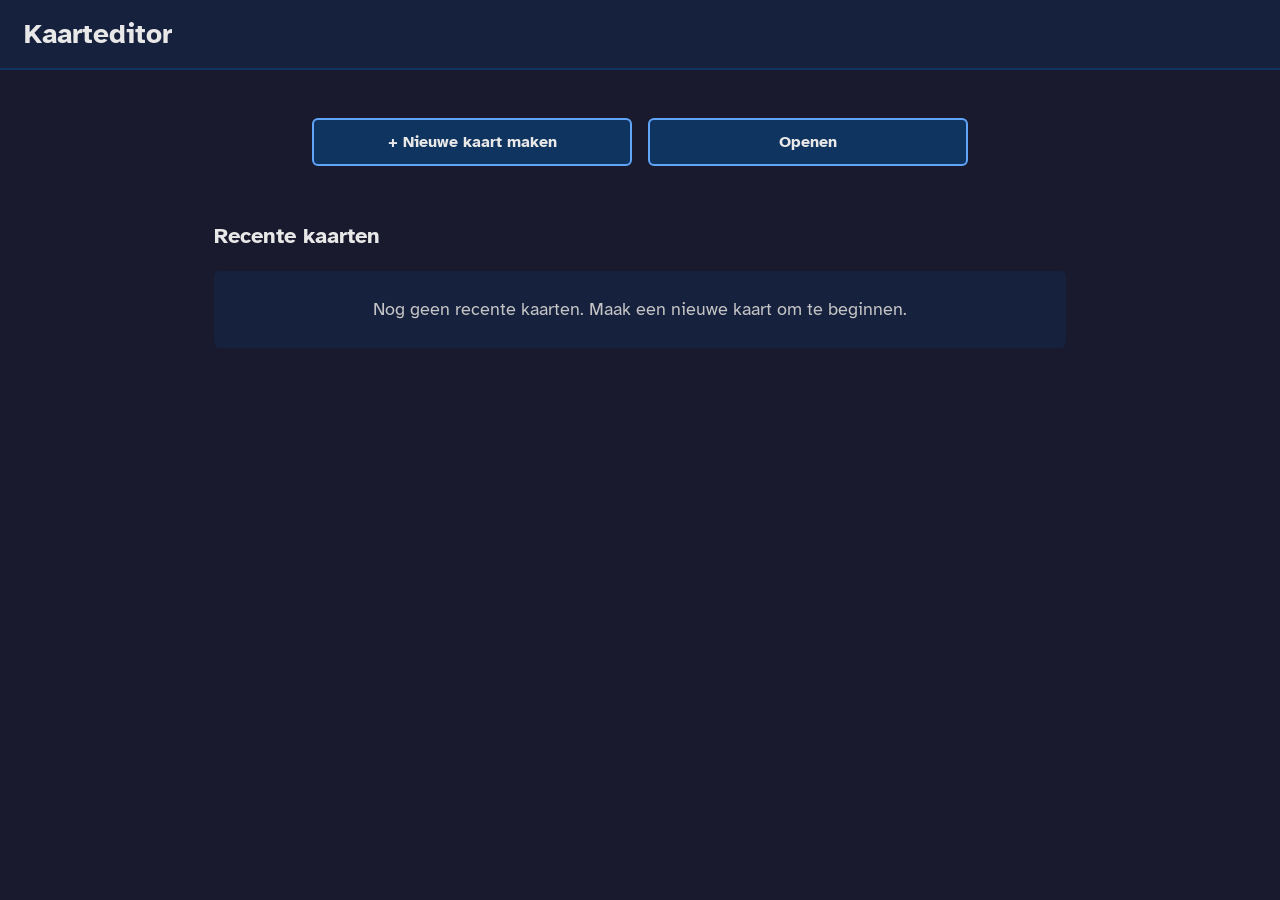
==== index.html @ 7a87e08f "Sprint 1 voltooid — werkend editor-skelet met volledige accessibility-basis Implementeert het volled" ====
<!DOCTYPE html>
<html lang="nl">
<head>
  <meta charset="UTF-8">
  <!-- Geen user-scalable=no — pinch-to-zoom toegestaan (A-28) -->
  <meta name="viewport" content="width=device-width, initial-scale=1.0">
  <title>Kaarteditor</title>
  <link rel="stylesheet" href="css/base.css">
  <style>
    /* Start-scherm specifieke stijlen */
    .start-layout {
      min-height: 100vh;
      display: flex;
      flex-direction: column;
    }

    .start-header {
      background-color: var(--color-bg-secondary);
      border-bottom: var(--border-width) solid var(--color-bg-surface);
      padding: 16px 24px;
      display: flex;
      align-items: center;
      justify-content: space-between;
    }

    .start-header h1 {
      font-size: var(--font-size-h1);
      color: var(--color-text-primary);
    }

    .start-main {
      flex: 1;
      display: flex;
      flex-direction: column;
      align-items: center;
      padding: 48px 24px;
      max-width: 900px;
      margin: 0 auto;
      width: 100%;
    }

    .start-actions {
      display: flex;
      gap: 16px;
      flex-wrap: wrap;
      justify-content: center;
      margin-bottom: 56px;
      width: 100%;
    }

    .start-actions a.btn-primary,
    .start-actions button {
      flex: 1;
      min-width: 240px;
      max-width: 320px;
    }

    .recent-section {
      width: 100%;
    }

    .recent-section h2 {
      margin-bottom: 20px;
      color: var(--color-text-primary);
    }

    .recent-empty {
      color: var(--color-text-secondary);
      font-size: var(--font-size-body);
      padding: 24px;
      background-color: var(--color-bg-secondary);
      border-radius: var(--radius);
      text-align: center;
    }

    /* Recente kaarten grid (Sprint 3 — placeholder stijlen alvast klaar) */
    .recent-grid {
      display: grid;
      grid-template-columns: repeat(auto-fill, minmax(160px, 1fr));
      gap: 16px;
    }

    .recent-card {
      display: flex;
      flex-direction: column;
      align-items: center;
      gap: 10px;
      padding: 16px;
      background-color: var(--color-bg-secondary);
      border: var(--border-width) solid var(--color-bg-surface);
      border-radius: var(--radius);
      cursor: pointer;
      min-height: var(--target-min);
      text-decoration: none;
      color: var(--color-text-primary);
      font-size: var(--font-size-label);
      transition: border-color var(--transition-speed) ease;
    }

    .recent-card:hover {
      border-color: var(--color-accent);
    }

    .recent-card-thumb {
      width: 100%;
      aspect-ratio: 148 / 210; /* A5 verhouding */
      background-color: var(--color-canvas-bg);
      border-radius: var(--radius-sm);
    }

    .recent-card-name {
      font-size: var(--font-size-label);
      text-align: center;
      color: var(--color-text-primary);
    }
  </style>
</head>
<body>

  <!-- Skip-link: eerste DOM-element (A-06) -->
  <a href="#main-content" class="skip-link">Ga naar hoofdinhoud</a>

  <!-- Statusmeldingen voor screenreaders (A-09) -->
  <div id="status-announcer" class="sr-only" aria-live="polite" aria-atomic="true"></div>

  <div class="start-layout">

    <header class="start-header" role="banner">
      <h1>Kaarteditor</h1>
      <!-- Dark/light mode schakelaar: Sprint 4 -->
    </header>

    <main class="start-main" id="main-content">

      <!-- Primaire acties -->
      <section class="start-actions" aria-label="Kaart starten of openen">
        <a href="editor.html" class="btn btn-primary" role="button">
          + Nieuwe kaart maken
        </a>
        <button type="button" id="btn-open" class="btn" aria-label="Bestaande kaart openen">
          Openen
        </button>
      </section>

      <!-- Recente kaarten (Sprint 3 implementatie) -->
      <section class="recent-section" aria-label="Recente kaarten">
        <h2>Recente kaarten</h2>
        <div id="recent-cards-container">
          <p class="recent-empty" id="recent-empty">
            Nog geen recente kaarten. Maak een nieuwe kaart om te beginnen.
          </p>
          <div class="recent-grid" id="recent-grid" hidden aria-label="Recente kaarten lijst">
            <!-- Gevuld door Sprint 3 js/storage.js -->
          </div>
        </div>
      </section>

    </main>

  </div>

  <script src="js/utils.js"></script>
  <script>
    // Bestand openen — placeholder voor Sprint 3 (File System Access API)
    document.getElementById('btn-open').addEventListener('click', function() {
      announceStatus('Bestand openen is beschikbaar in Sprint 3.');
    });
  </script>

</body>
</html>
---- css/base.css ----
/* =============================================================================
   base.css — Dark mode standaard, Atkinson Hyperlegible, reset, accessibility
   Kaarteditor | Sprint 1
   ============================================================================= */

/* --- @font-face: Atkinson Hyperlegible (lokaal gebundeld) --- */

/* latin-ext subset (voor Nederlandse tekens: é, ë, ï, ö, ü, ij) */
@font-face {
  font-family: 'Atkinson Hyperlegible';
  font-style: normal;
  font-weight: 400;
  font-display: swap;
  src: url('../assets/fonts/AtkinsonHyperlegible-Regular-ext.woff2') format('woff2');
  unicode-range: U+0100-02BA, U+02BD-02C5, U+02C7-02CC, U+02CE-02D7, U+02DD-02FF,
                 U+0304, U+0308, U+0329, U+1D00-1DBF, U+1E00-1E9F, U+1EF2-1EFF,
                 U+2020, U+20A0-20AB, U+20AD-20C0, U+2113, U+2C60-2C7F, U+A720-A7FF;
}

/* latin subset */
@font-face {
  font-family: 'Atkinson Hyperlegible';
  font-style: normal;
  font-weight: 400;
  font-display: swap;
  src: url('../assets/fonts/AtkinsonHyperlegible-Regular.woff2') format('woff2');
  unicode-range: U+0000-00FF, U+0131, U+0152-0153, U+02BB-02BC, U+02C6, U+02DA,
                 U+02DC, U+0304, U+0308, U+0329, U+2000-206F, U+20AC, U+2122,
                 U+2191, U+2193, U+2212, U+2215, U+FEFF, U+FFFD;
}

/* latin-ext bold */
@font-face {
  font-family: 'Atkinson Hyperlegible';
  font-style: normal;
  font-weight: 700;
  font-display: swap;
  src: url('../assets/fonts/AtkinsonHyperlegible-Bold-ext.woff2') format('woff2');
  unicode-range: U+0100-02BA, U+02BD-02C5, U+02C7-02CC, U+02CE-02D7, U+02DD-02FF,
                 U+0304, U+0308, U+0329, U+1D00-1DBF, U+1E00-1E9F, U+1EF2-1EFF,
                 U+2020, U+20A0-20AB, U+20AD-20C0, U+2113, U+2C60-2C7F, U+A720-A7FF;
}

/* latin bold */
@font-face {
  font-family: 'Atkinson Hyperlegible';
  font-style: normal;
  font-weight: 700;
  font-display: swap;
  src: url('../assets/fonts/AtkinsonHyperlegible-Bold.woff2') format('woff2');
  unicode-range: U+0000-00FF, U+0131, U+0152-0153, U+02BB-02BC, U+02C6, U+02DA,
                 U+02DC, U+0304, U+0308, U+0329, U+2000-206F, U+20AC, U+2122,
                 U+2191, U+2193, U+2212, U+2215, U+FEFF, U+FFFD;
}

/* latin-ext italic */
@font-face {
  font-family: 'Atkinson Hyperlegible';
  font-style: italic;
  font-weight: 400;
  font-display: swap;
  src: url('../assets/fonts/AtkinsonHyperlegible-Italic-ext.woff2') format('woff2');
  unicode-range: U+0100-02BA, U+02BD-02C5, U+02C7-02CC, U+02CE-02D7, U+02DD-02FF,
                 U+0304, U+0308, U+0329, U+1D00-1DBF, U+1E00-1E9F, U+1EF2-1EFF,
                 U+2020, U+20A0-20AB, U+20AD-20C0, U+2113, U+2C60-2C7F, U+A720-A7FF;
}

/* latin italic */
@font-face {
  font-family: 'Atkinson Hyperlegible';
  font-style: italic;
  font-weight: 400;
  font-display: swap;
  src: url('../assets/fonts/AtkinsonHyperlegible-Italic.woff2') format('woff2');
  unicode-range: U+0000-00FF, U+0131, U+0152-0153, U+02BB-02BC, U+02C6, U+02DA,
                 U+02DC, U+0304, U+0308, U+0329, U+2000-206F, U+20AC, U+2122,
                 U+2191, U+2193, U+2212, U+2215, U+FEFF, U+FFFD;
}

/* latin-ext bold italic */
@font-face {
  font-family: 'Atkinson Hyperlegible';
  font-style: italic;
  font-weight: 700;
  font-display: swap;
  src: url('../assets/fonts/AtkinsonHyperlegible-BoldItalic-ext.woff2') format('woff2');
  unicode-range: U+0100-02BA, U+02BD-02C5, U+02C7-02CC, U+02CE-02D7, U+02DD-02FF,
                 U+0304, U+0308, U+0329, U+1D00-1DBF, U+1E00-1E9F, U+1EF2-1EFF,
                 U+2020, U+20A0-20AB, U+20AD-20C0, U+2113, U+2C60-2C7F, U+A720-A7FF;
}

/* latin bold italic */
@font-face {
  font-family: 'Atkinson Hyperlegible';
  font-style: italic;
  font-weight: 700;
  font-display: swap;
  src: url('../assets/fonts/AtkinsonHyperlegible-BoldItalic.woff2') format('woff2');
  unicode-range: U+0000-00FF, U+0131, U+0152-0153, U+02BB-02BC, U+02C6, U+02DA,
                 U+02DC, U+0304, U+0308, U+0329, U+2000-206F, U+20AC, U+2122,
                 U+2191, U+2193, U+2212, U+2215, U+FEFF, U+FFFD;
}

/* --- CSS Custom Properties (dark mode standaard) --- */
:root {
  /* Achtergronden — geen puur zwart, geen puur wit in UI-chrome */
  --color-bg-primary:     #1a1a2e; /* pagina-achtergrond: diepe navy     ~12.5:1 op tekst */
  --color-bg-secondary:   #16213e; /* panelen, sidebar                                      */
  --color-bg-surface:     #0f3460; /* knop-achtergrond                   ~4.5:1+ op accent  */
  --color-bg-surface-hover: #164080; /* 8.39:1 tekst-primary ✓ (was #1a4a80 = 6.76:1 ✗)   */
  --color-bg-disabled:    #2a2a3e;

  /* Tekst — WCAG AAA (7:1 minimum) */
  --color-text-primary:   #e8e8e8; /* ~12.5:1 op bg-primary              ✓ AAA             */
  --color-text-secondary: #c4c4c4; /* ~9.0:1 op bg-primary               ✓ AAA             */
  --color-text-disabled:  #aaaacc; /* 5.53:1 op bg-disabled ✓ (was #6b6b8a = 2.64:1 ✗)    */

  /* Interactieve elementen — 4.5:1 minimum (WCAG AA voor UI) */
  --color-accent:         #60a5fa; /* ~6.2:1 op bg-primary — voldoet 4.5:1 UI, NIET bodytekst (7:1) */
  --color-accent-hover:   #93c5fd;
  --color-danger:         #ff8585; /* 6.77:1 op bg-primary, 4.78:1 op bg-surface ✓         */
  --color-danger-hover:   #fca5a5;
  --color-success:        #4ade80; /* ~6.5:1 op bg-primary               ✓                 */

  /* Focus-indicator — 3:1 minimum (WCAG 2.2) */
  --color-focus:          #fbbf24; /* amber, 10.22:1 op bg-primary       ✓                 */

  /* Canvas — dit is de kaart zelf, witte achtergrond is correct */
  --color-canvas-bg:      #ffffff;

  /* Typografie */
  --font-family-ui:       'Atkinson Hyperlegible', 'Lexend', sans-serif;
  --font-size-body:       18px;   /* minimum voor body tekst (A-21)                        */
  --font-size-label:      16px;   /* minimum voor labels (A-21)                            */
  --font-size-small:      14px;   /* absoluut minimum — gebruik spaarzaam (A-21)           */
  --font-size-h1:         28px;
  --font-size-h2:         22px;

  /* Focus & targets */
  --focus-width:          3px;
  --focus-offset:         2px;
  --target-min:           48px;   /* minimaal klikgebied (A-20, WCAG 2.5.8)               */

  /* Overig */
  --radius:               6px;
  --radius-sm:            4px;
  --transition-speed:     0.15s;
  --border-width:         2px;
}

/* --- Minimale CSS reset --- */
*,
*::before,
*::after {
  box-sizing: border-box;
}

html {
  font-size: 100%; /* respecteer browser-instellingen (A-22) */
}

@media (prefers-reduced-motion: no-preference) {
  html { scroll-behavior: smooth; }
}

body {
  margin: 0;
  padding: 0;
  font-family: var(--font-family-ui);
  font-size: var(--font-size-body);
  line-height: 1.6;
  color: var(--color-text-primary);
  background-color: var(--color-bg-primary);
  -webkit-font-smoothing: antialiased;
  -moz-osx-font-smoothing: grayscale;
}

h1, h2, h3, h4, h5, h6 {
  margin: 0;
  line-height: 1.3;
  font-weight: 700;
}

h1 { font-size: var(--font-size-h1); }
h2 { font-size: var(--font-size-h2); }

p { margin: 0; }

ul, ol {
  margin: 0;
  padding: 0;
  list-style: none;
}

img, svg {
  display: block;
  max-width: 100%;
}

/* --- Focus-stijlen (A-03, A-17, A-23) --- */

/* Keyboard-focus: altijd zichtbaar met hoog-contrast ring */
:focus-visible {
  outline: var(--focus-width) solid var(--color-focus);
  outline-offset: var(--focus-offset);
  border-radius: var(--radius-sm);
}

/* Mouse-click: geen ring tonen (maar NOOIT zonder :focus-visible vervanging) */
:focus:not(:focus-visible) {
  outline: none;
}

/* --- Knopstijlen — minimaal 48×48px klikgebied (A-20) --- */

/* Minimale browser-reset voor alle <button>-elementen.
   Visuele stijl vereist .btn-klasse — voorkomt dat Sprint 2-elementen
   (bijv. clipart-grid-cellen) onbedoeld het paneel-ontwerp erven. */
button {
  font-family: var(--font-family-ui);
  font-size: var(--font-size-label);
  cursor: pointer;
  background: none;
  border: none;
  padding: 0;
  color: inherit;
}

/* Gestylede knop — vereist .btn-klasse */
button.btn,
[role="button"],
a.btn {
  display: inline-flex;
  align-items: center;
  justify-content: center;
  min-width: var(--target-min);
  min-height: var(--target-min);
  padding: 10px 18px;
  font-family: var(--font-family-ui);
  font-size: var(--font-size-label);
  font-weight: 700;
  line-height: 1.2;
  color: var(--color-text-primary);
  background-color: var(--color-bg-surface);
  border: var(--border-width) solid var(--color-accent);
  border-radius: var(--radius);
  cursor: pointer;
  text-decoration: none;
  transition: background-color var(--transition-speed) ease,
              border-color var(--transition-speed) ease,
              color var(--transition-speed) ease;
}

button.btn:hover:not([aria-disabled="true"]),
[role="button"]:hover:not([aria-disabled="true"]),
a.btn:hover:not([aria-disabled="true"]) {
  background-color: var(--color-bg-surface-hover);
  border-color: var(--color-accent-hover);
}

button.btn:disabled,
button.btn[aria-disabled="true"] {
  color: var(--color-text-disabled);
  background-color: var(--color-bg-disabled);
  border-color: var(--color-bg-disabled);
  cursor: not-allowed;
  opacity: 1; /* niet dimmen — gebruik kleur om disabled te communiceren */
  transition: none;
}

/* Primaire knop (grote acties) */
.btn-primary {
  background-color: var(--color-accent);
  color: #000000; /* zwart op #60a5fa: 8.25:1 — ruimere marge boven AAA 7:1 */
  border-color: var(--color-accent);
  font-size: var(--font-size-body);
  padding: 14px 28px;
  min-height: 56px;
}

.btn-primary:hover {
  background-color: var(--color-accent-hover);
  border-color: var(--color-accent-hover);
  color: #000000; /* zwart op #93c5fd: 11.11:1 */
}

/* Gevaarknop (verwijderen) */
.btn-danger {
  background-color: var(--color-bg-surface);
  color: var(--color-danger);
  border-color: var(--color-danger);
}

.btn-danger:hover {
  background-color: var(--color-danger);
  color: #000000; /* zwart op #ff8585: 8.95:1 ✓ */
}

/* Toggle-knop (actieve staat) — gebruikt aria-pressed.
   Scoopt op .btn-toggle om Sprint 2-botsingen met andere aria-pressed-elementen te voorkomen. */
.btn-toggle[aria-pressed="true"] {
  background-color: var(--color-accent);
  color: #000000; /* zwart op #60a5fa: 8.26:1 ✓ */
  border-color: var(--color-accent);
}

/* --- Formulierelementen (A-10, A-13) --- */
label {
  display: block;
  font-size: var(--font-size-label);
  font-weight: 700;
  color: var(--color-text-primary);
  margin-bottom: 6px;
}

input,
select,
textarea {
  font-family: var(--font-family-ui);
  font-size: var(--font-size-label);
  color: var(--color-text-primary);
  background-color: var(--color-bg-secondary);
  border: var(--border-width) solid var(--color-accent);
  border-radius: var(--radius-sm);
  padding: 10px 12px;
  min-height: var(--target-min);
  width: 100%;
}

input[type="range"] {
  padding: 0;
  min-height: var(--target-min);
  cursor: pointer;
  accent-color: var(--color-accent);
}

input[type="color"] {
  padding: 4px;
  min-width: 56px;
  min-height: 48px;
  cursor: pointer;
}

input[type="number"] {
  width: 80px;
}

select {
  cursor: pointer;
  appearance: auto;
}

input::placeholder {
  color: var(--color-text-secondary);
}

/* Nooit placeholder als enige label gebruiken (A-10) */

/* --- Formuliergroep (label + input) --- */
.form-group {
  display: flex;
  flex-direction: column;
  gap: 6px;
  margin-bottom: 16px;
}

.form-group label {
  margin-bottom: 0;
}

/* Horizontale rij (bijv. slider + numeriek veld naast elkaar) */
.form-row {
  display: flex;
  align-items: center;
  gap: 10px;
}

.form-row input[type="range"] {
  flex: 1;
}

.form-row input[type="number"] {
  flex: 0 0 80px;
  width: 80px;
}

/* Kleur-rij (picker + hex invoer naast elkaar) */
.color-row {
  display: flex;
  align-items: center;
  gap: 10px;
}

.color-row input[type="color"] {
  flex: 0 0 56px;
  width: 56px;
}

.color-row input[type="text"] {
  flex: 1;
  width: auto;
  font-family: var(--font-family-ui), monospace;
  font-size: var(--font-size-label);
  text-transform: uppercase;
}

/* --- Knopgroep (bijv. uitlijning, vet/cursief) --- */
.btn-group {
  display: flex;
  gap: 6px;
  flex-wrap: wrap;
}

.btn-group button {
  flex: 1;
  min-width: 48px;
}

/* --- Skip-link (A-06) — eerste DOM-element, zichtbaar op focus --- */
.skip-link {
  position: absolute;
  top: -100vh;
  left: 0;
  z-index: 9999;
  padding: 14px 24px;
  font-size: var(--font-size-body);
  font-weight: 700;
  color: #0f172a;
  background-color: var(--color-focus);
  border-radius: var(--radius);
  text-decoration: none;
  white-space: nowrap;
}

.skip-link:focus {
  top: 8px;
  left: 8px;
  outline: var(--focus-width) solid #0f172a;
  outline-offset: var(--focus-offset);
}

/* --- Screenreader-only hulpklasse --- */
.sr-only {
  position: absolute;
  width: 1px;
  height: 1px;
  padding: 0;
  margin: -1px;
  overflow: hidden;
  clip: rect(0, 0, 0, 0);
  white-space: nowrap;
  border: 0;
}

/* --- Fieldset / legend reset --- */
fieldset {
  border: var(--border-width) solid var(--color-accent);
  border-radius: var(--radius);
  padding: 12px 16px;
  margin: 0;
}

legend {
  font-size: var(--font-size-label);
  font-weight: 700;
  color: var(--color-text-primary);
  padding: 0 8px;
}

/* --- Scheidingslijn in werkbalk --- */
.divider {
  border: none;
  border-top: var(--border-width) solid var(--color-bg-surface-hover);
  margin: 12px 0;
}

/* --- prefers-reduced-motion: alle animaties uitschakelen (A-25) --- */
@media (prefers-reduced-motion: reduce) {
  *,
  *::before,
  *::after {
    animation-duration: 0.01ms !important;
    animation-iteration-count: 1 !important;
    transition-duration: 0.01ms !important;
    scroll-behavior: auto !important;
  }
}
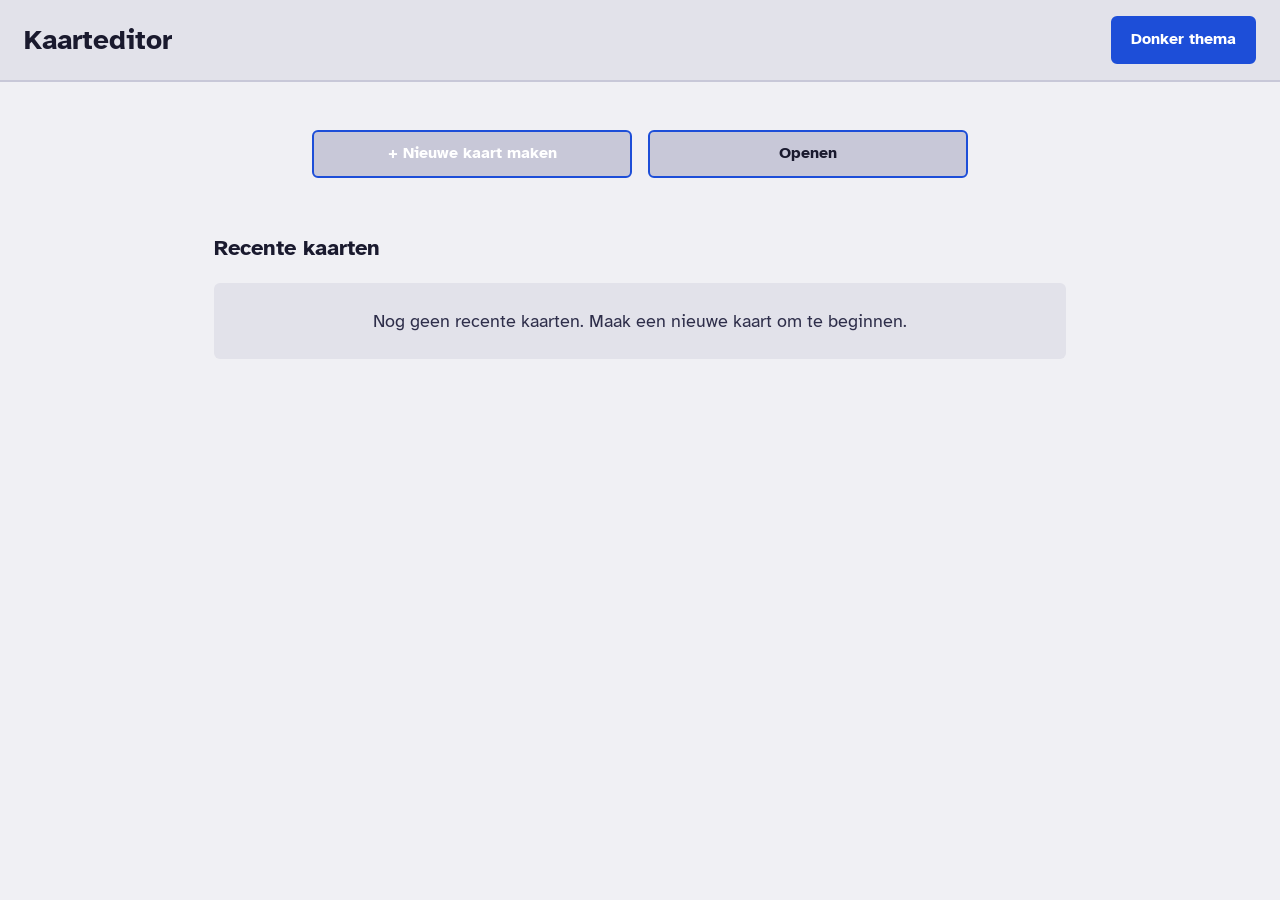
==== commit 4759daf1: "Sprint 4 voltooid — toegankelijkheid, elementenlijst, dark/light thema en font-fixes Co-Authored-By:" ====
--- a/index.html
+++ b/index.html
@@ -106,6 +106,22 @@
       aspect-ratio: 148 / 210; /* A5 verhouding */
       background-color: var(--color-canvas-bg);
       border-radius: var(--radius-sm);
+      overflow: hidden;
+      display: flex;
+      align-items: center;
+      justify-content: center;
+    }
+
+    .recent-card-thumb img {
+      width: 100%;
+      height: 100%;
+      object-fit: cover;
+      display: block;
+    }
+
+    .recent-card-placeholder {
+      font-size: 2rem;
+      opacity: 0.5;
     }
 
     .recent-card-name {
@@ -121,13 +137,19 @@
   <a href="#main-content" class="skip-link">Ga naar hoofdinhoud</a>
 
   <!-- Statusmeldingen voor screenreaders (A-09) -->
-  <div id="status-announcer" class="sr-only" aria-live="polite" aria-atomic="true"></div>
+  <div id="status-announcer" class="sr-only" role="status" aria-live="polite" aria-atomic="true"></div>
 
   <div class="start-layout">
 
     <header class="start-header" role="banner">
       <h1>Kaarteditor</h1>
-      <!-- Dark/light mode schakelaar: Sprint 4 -->
+      <button type="button"
+              id="btn-theme-toggle"
+              class="btn btn-toggle"
+              aria-pressed="false"
+              aria-label="Wissel naar licht thema">
+        Licht thema
+      </button>
     </header>
 
     <main class="start-main" id="main-content">
@@ -160,10 +182,27 @@
   </div>
 
   <script src="js/utils.js"></script>
+  <script src="js/storage.js"></script>
   <script>
-    // Bestand openen — placeholder voor Sprint 3 (File System Access API)
-    document.getElementById('btn-open').addEventListener('click', function() {
-      announceStatus('Bestand openen is beschikbaar in Sprint 3.');
+    /* Thema-schakelaar initialiseren (A-19) */
+    initThemeToggle();
+
+    /* Recente kaarten tonen bij laden van de pagina. */
+    KaartStorage.loadRecent();
+
+    /* Knop "Openen" — bestandskiezer. */
+    document.getElementById('btn-open').addEventListener('click', function () {
+      KaartStorage.openFromStartScreen();
+    });
+
+    /* Drag-and-drop van een .kaart bestand op het startscherm. */
+    document.addEventListener('dragover', function (e) { e.preventDefault(); });
+    document.addEventListener('drop', function (e) {
+      e.preventDefault();
+      var files = e.dataTransfer && e.dataTransfer.files;
+      if (files && files.length > 0) {
+        KaartStorage.openFromStartScreenFile(files[0]);
+      }
     });
   </script>
 
--- a/css/base.css
+++ b/css/base.css
@@ -99,6 +99,69 @@
   unicode-range: U+0000-00FF, U+0131, U+0152-0153, U+02BB-02BC, U+02C6, U+02DA,
                  U+02DC, U+0304, U+0308, U+0329, U+2000-206F, U+20AC, U+2122,
                  U+2191, U+2193, U+2212, U+2215, U+FEFF, U+FFFD;
+}
+
+/* --- @font-face: Kaartfonts (lokaal gebundeld, Sprint 2) ---
+   Bestanden te downloaden via Google Fonts (open licentie) en op te slaan in assets/fonts/:
+   Pacifico-Regular.woff2, Caveat-Regular.woff2, Lobster-Regular.woff2,
+   DancingScript-Regular.woff2, PermanentMarker-Regular.woff2,
+   PatrickHand-Regular.woff2, Satisfy-Regular.woff2
+*/
+
+@font-face {
+  font-family: 'Pacifico';
+  font-style: normal;
+  font-weight: 400;
+  font-display: swap;
+  src: url('../assets/fonts/Pacifico-v23.woff2') format('woff2');
+}
+
+@font-face {
+  font-family: 'Caveat';
+  font-style: normal;
+  font-weight: 400;
+  font-display: swap;
+  src: url('../assets/fonts/Caveat-Regular.woff2') format('woff2');
+}
+
+@font-face {
+  font-family: 'Lobster';
+  font-style: normal;
+  font-weight: 400;
+  font-display: swap;
+  src: url('../assets/fonts/Lobster-Regular.woff2') format('woff2');
+}
+
+@font-face {
+  font-family: 'Dancing Script';
+  font-style: normal;
+  font-weight: 400;
+  font-display: swap;
+  src: url('../assets/fonts/DancingScript-Regular.woff2') format('woff2');
+}
+
+@font-face {
+  font-family: 'Permanent Marker';
+  font-style: normal;
+  font-weight: 400;
+  font-display: swap;
+  src: url('../assets/fonts/PermanentMarker-Regular.woff2') format('woff2');
+}
+
+@font-face {
+  font-family: 'Patrick Hand';
+  font-style: normal;
+  font-weight: 400;
+  font-display: swap;
+  src: url('../assets/fonts/PatrickHand-Regular.woff2') format('woff2');
+}
+
+@font-face {
+  font-family: 'Satisfy';
+  font-style: normal;
+  font-weight: 400;
+  font-display: swap;
+  src: url('../assets/fonts/Satisfy-Regular.woff2') format('woff2');
 }
 
 /* --- CSS Custom Properties (dark mode standaard) --- */
@@ -146,6 +209,41 @@
   --radius-sm:            4px;
   --transition-speed:     0.15s;
   --border-width:         2px;
+}
+
+/* --- Licht thema (A-19) ---
+   Overschrijft alleen de kleur-tokens. Alle andere variabelen erven van :root.
+   Contrast-doelen: tekst ≥ 7:1, UI-componenten ≥ 4.5:1, focus ≥ 3:1. */
+html[data-theme="light"] {
+  /* Achtergronden — gebroken wit, geen puur wit (vermindert glare voor glaucoom) */
+  --color-bg-primary:       #f0f0f4; /* ~12.5:1 op tekst-primary ✓ AAA             */
+  --color-bg-secondary:     #e2e2ea;
+  --color-bg-surface:       #c8c8d8;
+  --color-bg-surface-hover: #b0b0c4;
+  --color-bg-disabled:      #d4d4de;
+
+  /* Tekst — WCAG AAA (7:1 minimum op bg-primary) */
+  --color-text-primary:     #1a1a2e; /* ~12.5:1 op bg-primary ✓ AAA                */
+  --color-text-secondary:   #2e2e4a; /* ~10.2:1 op bg-primary ✓ AAA                */
+  --color-text-disabled:    #5a5a78; /* ~4.8:1 op bg-disabled ✓                    */
+
+  /* Interactieve elementen — 4.5:1 minimum (WCAG AA voor UI) */
+  --color-accent:           #1d4ed8; /* ~5.8:1 op bg-primary ✓ UI (niet bodytekst) */
+  --color-accent-hover:     #1e40af;
+  --color-danger:           #b91c1c; /* ~6.1:1 op bg-primary ✓                     */
+  --color-danger-hover:     #991b1b;
+  --color-success:          #15803d; /* ~5.2:1 op bg-primary ✓                     */
+
+  /* Focus-indicator — 3:1 minimum (WCAG 2.2) */
+  --color-focus:            #b45309; /* amber/bruin, ~5.2:1 op bg-primary ✓        */
+}
+
+/* Licht thema: knoppen met gekleurde achtergrond (btn-primary) krijgen witte tekst */
+html[data-theme="light"] .btn-primary {
+  color: #ffffff;
+}
+html[data-theme="light"] .btn-toggle[aria-pressed="true"] {
+  color: #ffffff;
 }
 
 /* --- Minimale CSS reset --- */
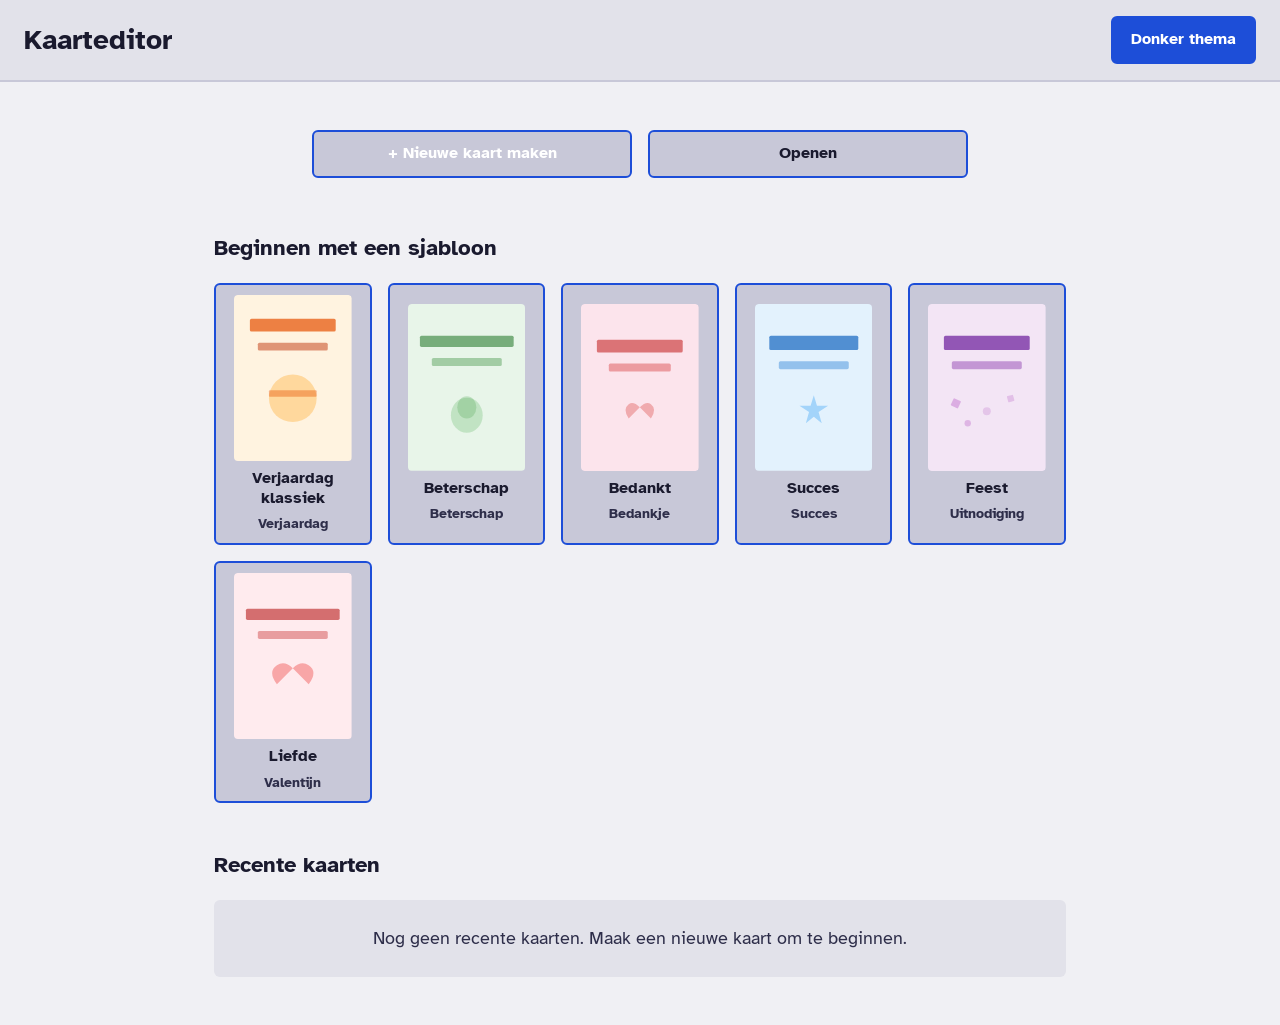
==== commit a1307914: "Sprint 6 voltooid — 4 features + tekstpad UX optimalisatie Features implementeren (alle getest en fu" ====
--- a/index.html
+++ b/index.html
@@ -55,6 +55,71 @@
       max-width: 320px;
     }
 
+    /* --- Sjablonen ----------------------------------------------------------- */
+
+    .template-section {
+      width: 100%;
+      margin-bottom: 48px;
+    }
+
+    .template-section h2 {
+      margin-bottom: 20px;
+      color: var(--color-text-primary);
+    }
+
+    .template-grid {
+      display: grid;
+      grid-template-columns: repeat(auto-fill, minmax(140px, 1fr));
+      gap: 16px;
+    }
+
+    .template-card {
+      display: flex;
+      flex-direction: column;
+      align-items: center;
+      gap: 8px;
+      padding: 12px;
+      background-color: var(--color-bg-secondary);
+      border: var(--border-width) solid var(--color-bg-surface);
+      border-radius: var(--radius);
+      cursor: pointer;
+      min-height: var(--target-min);
+      text-decoration: none;
+      color: var(--color-text-primary);
+      transition: border-color var(--transition-speed) ease;
+    }
+
+    .template-card:hover {
+      border-color: var(--color-accent);
+    }
+
+    .template-card-thumb {
+      width: 100%;
+      aspect-ratio: 148 / 210;
+      border-radius: var(--radius-sm);
+      overflow: hidden;
+    }
+
+    .template-card-thumb svg {
+      width: 100%;
+      height: 100%;
+      display: block;
+    }
+
+    .template-card-name {
+      font-size: var(--font-size-label);
+      font-weight: 700;
+      text-align: center;
+      color: var(--color-text-primary);
+    }
+
+    .template-card-category {
+      font-size: var(--font-size-small);
+      color: var(--color-text-secondary);
+    }
+
+    /* --- Recente kaarten --------------------------------------------------- */
+
     .recent-section {
       width: 100%;
     }
@@ -162,6 +227,14 @@
         <button type="button" id="btn-open" class="btn" aria-label="Bestaande kaart openen">
           Openen
         </button>
+      </section>
+
+      <!-- Sjablonen als startpunt -->
+      <section class="template-section" aria-label="Sjablonen">
+        <h2>Beginnen met een sjabloon</h2>
+        <div class="template-grid" id="template-grid" aria-label="Beschikbare sjablonen">
+          <!-- Gevuld door js/templates.js -->
+        </div>
       </section>
 
       <!-- Recente kaarten (Sprint 3 implementatie) -->
@@ -183,9 +256,13 @@
 
   <script src="js/utils.js"></script>
   <script src="js/storage.js"></script>
+  <script src="js/templates.js"></script>
   <script>
     /* Thema-schakelaar initialiseren (A-19) */
     initThemeToggle();
+
+    /* Sjablonen tonen */
+    KaartTemplates.renderGrid();
 
     /* Recente kaarten tonen bij laden van de pagina. */
     KaartStorage.loadRecent();
--- a/css/base.css
+++ b/css/base.css
@@ -251,6 +251,11 @@
 *::before,
 *::after {
   box-sizing: border-box;
+}
+
+/* Zorg dat [hidden] altijd wint van author display-regels (bijv. display:grid/flex) */
+[hidden] {
+  display: none !important;
 }
 
 html {
